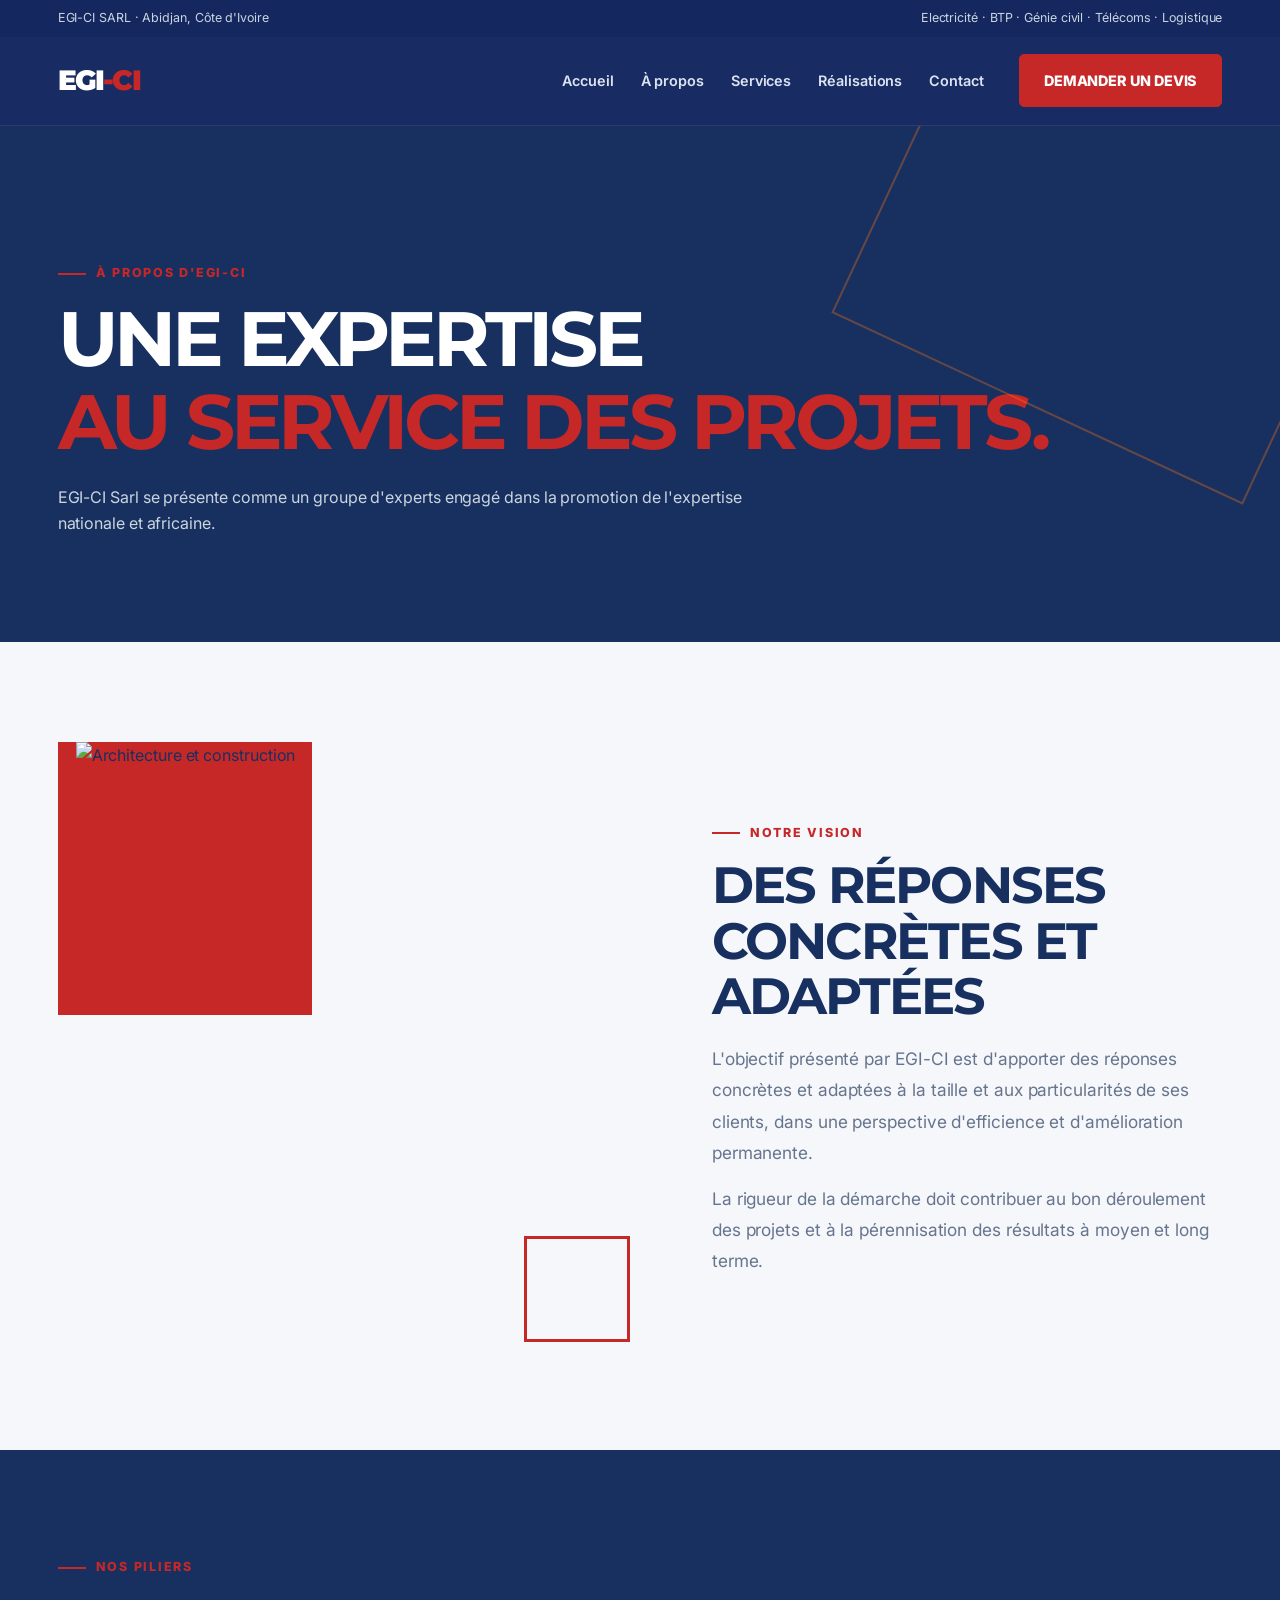
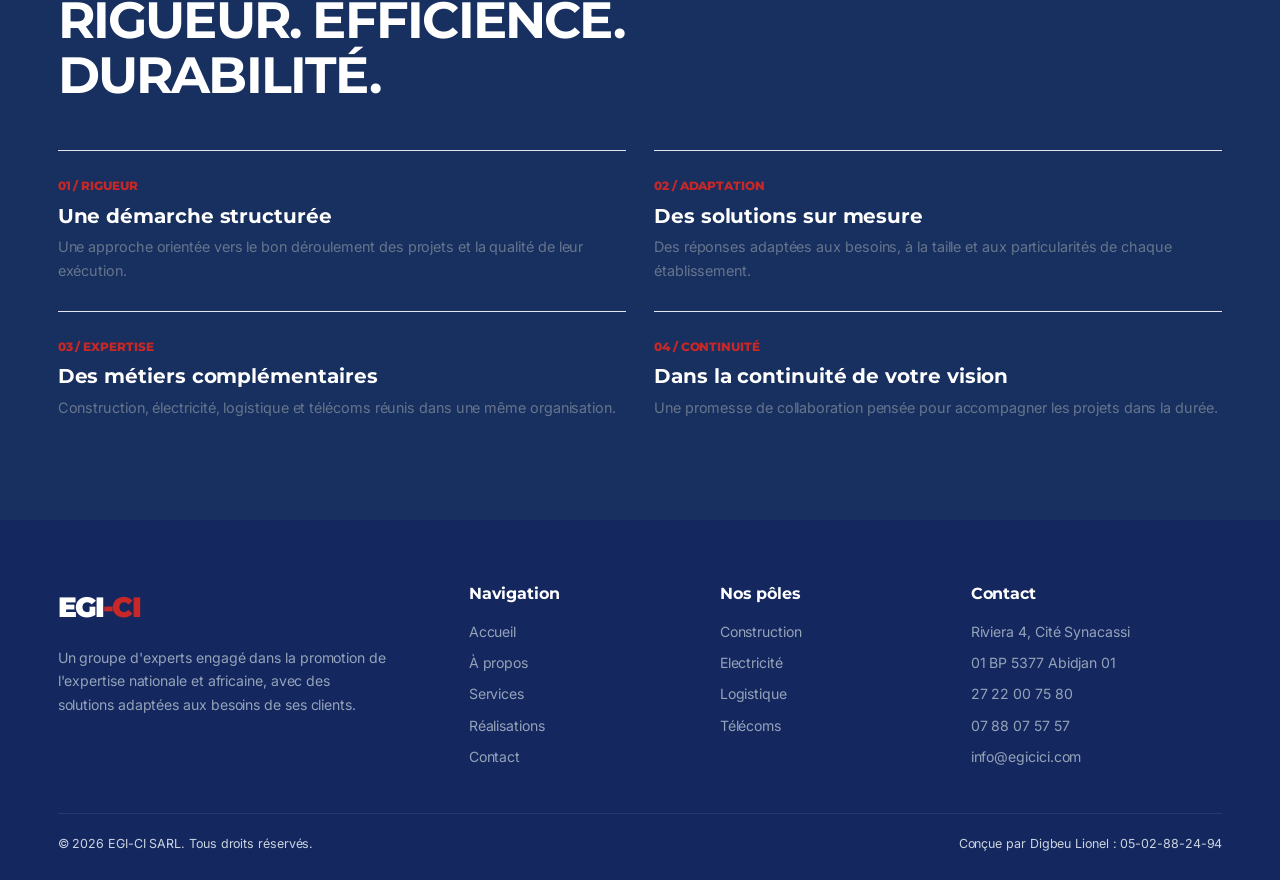
==== about.html @ a3d76b8f "Premier envoi du site" ====
<!doctype html>
<html lang="fr">

<head>
    <meta charset="utf-8">
    <meta name="viewport" content="width=device-width,initial-scale=1">
    <title>À propos — EGI-CI</title>
    <meta name="description" content="EGI-CI SARL — construction, électricité, logistique et télécoms en Côte d'Ivoire">
    <link rel="stylesheet" href="css/style.css">
</head>

<body>
    <div class="topbar">
        <div class="container"><span>EGI-CI SARL · Abidjan, Côte d'Ivoire</span><span>Electricité · BTP · Génie civil ·
                Télécoms · Logistique</span></div>
    </div>
    <header class="navbar">
        <div class="container nav-inner">
            <a class="logo" href="index.html">EGI<span>-CI</span></a>
            <button class="menu-toggle" aria-label="Menu">☰</button>
            <nav class="nav-links">
                <a href="index.html">Accueil</a><a href="about.html">À propos</a><a href="services.html">Services</a><a
                    href="projects.html">Réalisations</a><a href="contact.html">Contact</a>
                <a class="btn btn-primary nav-cta" href="contact.html">DEMANDER UN DEVIS</a>
            </nav>
        </div>
    </header>
    <main>
        <section class="page-hero">
            <div class="container">
                <div class="eyebrow">À PROPOS D'EGI-CI</div>
                <h1>UNE EXPERTISE<br><span style="color:#C62828">AU SERVICE DES PROJETS.</span></h1>
                <p>EGI-CI Sarl se présente comme un groupe d'experts engagé dans la promotion de l'expertise nationale
                    et africaine.</p>
            </div>
        </section>
        <section class="section">
            <div class="container about-grid">
                <div class="image-frame reveal"><img
                        src="https://images.unsplash.com/photo-1503387762-592deb58ef4e?auto=format&fit=crop&w=1200&q=85"
                        alt="Architecture et construction"></div>
                <div class="reveal">
                    <div class="eyebrow">NOTRE VISION</div>
                    <h2>DES RÉPONSES CONCRÈTES ET ADAPTÉES</h2>
                    <p class="lead" style="margin-top:20px">L'objectif présenté par EGI-CI est d'apporter des réponses
                        concrètes et adaptées à la taille et aux particularités de ses clients, dans une perspective
                        d'efficience et d'amélioration permanente.</p>
                    <p class="lead" style="margin-top:15px">La rigueur de la démarche doit contribuer au bon déroulement
                        des projets et à la pérennisation des résultats à moyen et long terme.</p>
                </div>
            </div>
        </section>
        <section class="section section-dark">
            <div class="container">
                <div class="section-head reveal">
                    <div class="eyebrow">NOS PILIERS</div>
                    <h2>RIGUEUR. EFFICIENCE. DURABILITÉ.</h2>
                </div>
                <div class="advantages">
                    <div class="advantage reveal"><span>01 / RIGUEUR</span>
                        <h3 style="color:#fff;margin-top:8px">Une démarche structurée</h3>
                        <p>Une approche orientée vers le bon déroulement des projets et la qualité de leur exécution.
                        </p>
                    </div>
                    <div class="advantage reveal"><span>02 / ADAPTATION</span>
                        <h3 style="color:#fff;margin-top:8px">Des solutions sur mesure</h3>
                        <p>Des réponses adaptées aux besoins, à la taille et aux particularités de chaque établissement.
                        </p>
                    </div>
                    <div class="advantage reveal"><span>03 / EXPERTISE</span>
                        <h3 style="color:#fff;margin-top:8px">Des métiers complémentaires</h3>
                        <p>Construction, électricité, logistique et télécoms réunis dans une même organisation.</p>
                    </div>
                    <div class="advantage reveal"><span>04 / CONTINUITÉ</span>
                        <h3 style="color:#fff;margin-top:8px">Dans la continuité de votre vision</h3>
                        <p>Une promesse de collaboration pensée pour accompagner les projets dans la durée.</p>
                    </div>
                </div>
            </div>
        </section>
    </main>
    <footer>
        <div class="container">
            <div class="footer-grid">
                <div><a class="logo" href="index.html">EGI<span>-CI</span></a>
                    <p style="margin-top:16px;max-width:330px">Un groupe d'experts engagé dans la promotion de
                        l'expertise nationale et africaine, avec des solutions adaptées aux besoins de ses clients.</p>
                </div>
                <div>
                    <h3>Navigation</h3>
                    <ul>
                        <li><a href="index.html">Accueil</a></li>
                        <li><a href="about.html">À propos</a></li>
                        <li><a href="services.html">Services</a></li>
                        <li><a href="projects.html">Réalisations</a></li>
                        <li><a href="contact.html">Contact</a></li>
                    </ul>
                </div>
                <div>
                    <h3>Nos pôles</h3>
                    <ul>
                        <li>Construction</li>
                        <li>Electricité</li>
                        <li>Logistique</li>
                        <li>Télécoms</li>
                    </ul>
                </div>
                <div>
                    <h3>Contact</h3>
                    <ul>
                        <li>Riviera 4, Cité Synacassi</li>
                        <li>01 BP 5377 Abidjan 01</li>
                        <li>27 22 00 75 80</li>
                        <li>07 88 07 57 57</li>
                        <li>info@egicici.com</li>
                    </ul>
                </div>
            </div>
            <div class="footer-bottom"><span>© <span data-year></span> EGI-CI SARL. Tous droits
                    réservés.</span><span>Conçue par Digbeu Lionel : 05-02-88-24-94</span></div>
        </div>
    </footer>
    <script src="js/script.js"></script>
</body>

</html>
---- css/style.css ----
@import url('https://fonts.googleapis.com/css2?family=Inter:wght@400;500;600;700;800&family=Montserrat:wght@600;700;800;900&display=swap');

:root {
  --dark: #18305F;
  --orange: #C62828;
  --yellow: #C62828;
  --steel: #66758D;
  --light: #F5F7FB;
  --white: #FFFFFF;
  --line: #E2E7EF;
  --container: 1180px;
  --shadow: 0 18px 50px rgba(24, 48, 95, .10);
}

* {
  box-sizing: border-box;
  margin: 0;
  padding: 0
}

html {
  scroll-behavior: smooth
}

body {
  font-family: Inter, Arial, sans-serif;
  color: var(--dark);
  background: var(--light);
  line-height: 1.65
}

img {
  max-width: 100%;
  display: block
}

a {
  text-decoration: none;
  color: inherit
}

button,
input,
textarea {
  font: inherit
}

.container {
  width: min(92%, var(--container));
  margin: auto
}

.section {
  padding: 100px 0
}

.section-dark {
  background: var(--dark);
  color: #fff
}

.section-head {
  max-width: 720px;
  margin-bottom: 48px
}

.eyebrow {
  display: inline-flex;
  align-items: center;
  gap: 10px;
  color: var(--orange);
  font-size: .78rem;
  font-weight: 800;
  letter-spacing: .14em;
  text-transform: uppercase;
  margin-bottom: 14px
}

.eyebrow:before {
  content: "";
  width: 28px;
  height: 2px;
  background: var(--orange)
}

h1,
h2,
h3 {
  font-family: Montserrat, Arial, sans-serif;
  line-height: 1.08
}

h1 {
  font-size: clamp(3rem, 6vw, 5.3rem);
  letter-spacing: -.055em
}

h2 {
  font-size: clamp(2rem, 4vw, 3.25rem);
  letter-spacing: -.035em
}

h3 {
  font-size: 1.25rem
}

.lead {
  font-size: 1.08rem;
  color: var(--steel);
  max-width: 680px
}

.section-dark .lead {
  color: #CBD5DF
}

.btn {
  display: inline-flex;
  align-items: center;
  justify-content: center;
  gap: 10px;
  padding: 14px 24px;
  border-radius: 5px;
  font-weight: 800;
  font-size: .9rem;
  border: 1px solid transparent;
  transition: .3s ease;
  cursor: pointer
}

.btn-primary {
  background: var(--orange);
  color: #fff
}

.btn-primary:hover {
  background: #9F1F1F;
  transform: translateY(-2px);
  box-shadow: 0 10px 25px rgba(198, 40, 40, .25)
}

.btn-outline {
  border-color: rgba(255, 255, 255, .55);
  color: #fff;
  background: transparent
}

.btn-outline:hover {
  border-color: #fff;
  background: #fff;
  color: var(--dark)
}

.btn-dark {
  background: var(--dark);
  color: #fff
}

.btn-dark:hover {
  background: #102044;
  transform: translateY(-2px)
}

.topbar {
  background: #102044;
  color: #CBD5DF;
  font-size: .78rem
}

.topbar .container {
  display: flex;
  justify-content: space-between;
  gap: 20px;
  padding: 8px 0
}

.navbar {
  position: sticky;
  top: 0;
  z-index: 1000;
  background: rgba(24, 48, 95, .98);
  border-bottom: 1px solid rgba(255, 255, 255, .08);
  transition: .3s
}

.navbar.scrolled {
  box-shadow: 0 12px 35px rgba(0, 0, 0, .15)
}

.nav-inner {
  height: 82px;
  display: flex;
  align-items: center;
  justify-content: space-between;
  gap: 30px
}

.logo {
  font-family: Montserrat;
  font-weight: 900;
  letter-spacing: -.05em;
  font-size: 1.55rem;
  color: #fff
}

.logo span {
  color: var(--orange)
}

.nav-links {
  display: flex;
  align-items: center;
  gap: 27px;
  color: #DCE4F2;
  font-size: .9rem;
  font-weight: 600
}

.nav-links a {
  transition: .2s
}

.nav-links a:hover,
.nav-links a.active {
  color: var(--orange)
}

.nav-cta {
  margin-left: 8px
}

.menu-toggle {
  display: none;
  background: none;
  border: 0;
  color: #fff;
  font-size: 1.7rem
}

.hero {
  min-height: calc(100vh - 114px);
  display: flex;
  align-items: center;
  position: relative;
  background: linear-gradient(90deg, rgba(9, 20, 45, .92), rgba(9, 20, 45, .58), rgba(9, 20, 45, .35)), url('https://images.unsplash.com/photo-1504307651254-35680f356dfd?auto=format&fit=crop&w=2200&q=85') center/cover
}

.hero-content {
  color: #fff;
  max-width: 850px;
  padding: 100px 0
}

.hero .eyebrow {
  color: #E35B55
}

.hero p {
  font-size: 1.08rem;
  color: #E5E7EB;
  max-width: 650px;
  margin: 25px 0 32px
}

.hero-actions {
  display: flex;
  flex-wrap: wrap;
  gap: 12px
}

.scroll-note {
  position: absolute;
  bottom: 30px;
  left: 50%;
  transform: translateX(-50%);
  font-size: .72rem;
  letter-spacing: .18em;
  color: #fff;
  opacity: .75
}

.stats {
  background: var(--dark);
  color: #fff
}

.stats-grid {
  display: grid;
  grid-template-columns: repeat(4, 1fr)
}

.stat {
  padding: 34px 26px;
  border-right: 1px solid rgba(255, 255, 255, .1)
}

.stat:last-child {
  border-right: 0
}

.stat-number {
  font: 800 2.7rem Montserrat;
  color: var(--orange)
}

.stat-label {
  color: #CBD5DF;
  font-size: .9rem
}

.about-grid {
  display: grid;
  grid-template-columns: 1.05fr .95fr;
  gap: 75px;
  align-items: center
}

.image-frame {
  position: relative
}

.image-frame img {
  width: 100%;
  height: 560px;
  object-fit: cover
}

.image-frame:after {
  content: "";
  position: absolute;
  width: 120px;
  height: 120px;
  border: 3px solid var(--orange);
  right: -18px;
  bottom: -18px;
  z-index: -1
}

.check-list {
  list-style: none;
  margin: 25px 0 30px;
  display: grid;
  gap: 13px
}

.check-list li {
  display: flex;
  gap: 12px;
  align-items: center;
  font-weight: 700
}

.check-list li:before {
  content: "✓";
  display: grid;
  place-items: center;
  width: 25px;
  height: 25px;
  background: var(--orange);
  color: #fff;
  border-radius: 50%;
  font-size: .75rem
}

.services-grid {
  display: grid;
  grid-template-columns: repeat(4, 1fr);
  gap: 18px
}

.service-card {
  background: #fff;
  border: 1px solid var(--line);
  padding: 30px 26px;
  min-height: 300px;
  position: relative;
  transition: .3s ease
}

.service-card:hover {
  transform: translateY(-7px);
  border-color: var(--orange);
  box-shadow: var(--shadow)
}

.service-no {
  font: 800 .82rem Montserrat;
  color: var(--orange);
  margin-bottom: 45px
}

.service-icon {
  font-size: 2rem;
  margin-bottom: 25px
}

.service-card p {
  color: var(--steel);
  font-size: .9rem;
  margin-top: 12px
}

.service-arrow {
  position: absolute;
  bottom: 25px;
  right: 25px;
  color: var(--orange);
  font-size: 1.3rem
}

.projects {
  background: #EEF2F8
}

.project-grid {
  display: grid;
  grid-template-columns: 1.3fr .7fr .9fr;
  grid-template-rows: 280px 280px;
  gap: 14px
}

.project {
  position: relative;
  overflow: hidden
}

.project:first-child {
  grid-row: span 2
}

.project img {
  width: 100%;
  height: 100%;
  object-fit: cover;
  transition: .5s
}

.project:hover img {
  transform: scale(1.06)
}

.project-overlay {
  position: absolute;
  inset: 0;
  display: flex;
  align-items: flex-end;
  padding: 24px;
  background: linear-gradient(transparent 35%, rgba(0, 0, 0, .8));
  color: #fff
}

.project-overlay small {
  color: #E35B55;
  font-weight: 700;
  text-transform: uppercase;
  letter-spacing: .1em
}

.project-overlay h3 {
  margin-top: 4px
}

.process-grid {
  display: grid;
  grid-template-columns: repeat(4, 1fr);
  gap: 0;
  margin-top: 55px
}

.process {
  padding: 0 25px 0 0;
  position: relative
}

.process:not(:last-child):after {
  content: "";
  position: absolute;
  top: 21px;
  right: 20px;
  width: calc(100% - 80px);
  height: 1px;
  background: var(--orange)
}

.process-number {
  width: 43px;
  height: 43px;
  border: 1px solid var(--orange);
  display: grid;
  place-items: center;
  color: var(--orange);
  font-weight: 800;
  margin-bottom: 24px;
  background: var(--dark);
  position: relative;
  z-index: 1
}

.process p {
  color: #CBD5DF;
  margin-top: 12px;
  font-size: .9rem
}

.why-grid {
  display: grid;
  grid-template-columns: .9fr 1.1fr;
  gap: 70px;
  align-items: center
}

.why-image img {
  height: 540px;
  width: 100%;
  object-fit: cover
}

.advantages {
  display: grid;
  grid-template-columns: 1fr 1fr;
  gap: 28px;
  margin-top: 35px
}

.advantage {
  border-top: 1px solid var(--line);
  padding-top: 20px
}

.advantage span {
  color: var(--orange);
  font: 800 .75rem Montserrat
}

.advantage p {
  color: var(--steel);
  font-size: .9rem;
  margin-top: 8px
}

.cta {
  position: relative;
  color: #fff;
  background: linear-gradient(90deg, rgba(9, 20, 45, .9), rgba(9, 20, 45, .65)), url('https://images.unsplash.com/photo-1541888946425-d81bb19240f5?auto=format&fit=crop&w=2200&q=85') center/cover
}

.cta .container {
  padding: 110px 0
}

.cta h2 {
  max-width: 650px
}

.cta p {
  color: #E5E7EB;
  margin: 18px 0 28px
}
.references {
  background: #fff
}

.reference-grid {
  display: grid;
  grid-template-columns: repeat(6, 1fr);
  gap: 12px;
  margin-top: 35px
}

.reference {
  height: 90px;
  border: 1px solid var(--line);
  display: flex;
  align-items: center;
  justify-content: center;
  padding: 12px;
  box-sizing: border-box;
  overflow: hidden;
  filter: grayscale(1);
  opacity: .7;
  transition: .2s
}
.reference img {
  display: block;
  width: auto;
  height: auto;
  max-width: 100%;
  max-height: 100%;
  object-fit: contain;
}

.reference:hover {
  filter: none;
  opacity: 1;
  border-color: var(--orange)
}

.page-hero {
  padding: 105px 0 85px;
  background: var(--dark);
  color: #fff;
  position: relative;
  overflow: hidden
}

.page-hero {
  padding: 105px 0 85px;
  background: var(--dark);
  color: #fff;
  position: relative;
  overflow: hidden
}

.page-hero:after {
  content: "";
  position: absolute;
  right: -80px;
  top: -150px;
  width: 450px;
  height: 450px;
  border: 2px solid rgba(249, 115, 22, .35);
  transform: rotate(25deg)
}

.page-hero p {
  margin-top: 20px;
  color: #CBD5DF;
  max-width: 700px
}

.service-detail {
  display: grid;
  grid-template-columns: .8fr 1.2fr;
  gap: 60px;
  align-items: start;
  margin-bottom: 80px
}

.service-detail img {
  height: 380px;
  width: 100%;
  object-fit: cover
}

.service-detail ul {
  margin-top: 20px;
  padding-left: 20px;
  color: var(--steel)
}

.service-detail li {
  margin: 7px 0
}

.contact-grid {
  display: grid;
  grid-template-columns: .8fr 1.2fr;
  gap: 50px
}

.contact-card {
  background: var(--dark);
  color: #fff;
  padding: 38px
}

.contact-item {
  padding: 20px 0;
  border-bottom: 1px solid rgba(255, 255, 255, .12)
}

.contact-item:last-child {
  border-bottom: 0
}

.contact-item small {
  color: #94A3B8;
  display: block;
  margin-bottom: 4px
}

.form {
  background: #fff;
  border: 1px solid var(--line);
  padding: 38px
}

.form-grid {
  display: grid;
  grid-template-columns: 1fr 1fr;
  gap: 18px
}

.field {
  display: flex;
  flex-direction: column;
  gap: 7px
}

.field.full {
  grid-column: 1/-1
}

.field label {
  font-size: .8rem;
  font-weight: 800
}

.field input,
.field textarea {
  border: 1px solid #D7DDE3;
  padding: 13px 14px;
  outline: 0;
  border-radius: 3px
}

.field input:focus,
.field textarea:focus {
  border-color: var(--orange)
}

.field textarea {
  min-height: 150px;
  resize: vertical
}

footer {
  background: #102044;
  color: #CBD5DF;
  padding: 65px 0 25px
}

.footer-grid {
  display: grid;
  grid-template-columns: 1.5fr 1fr 1fr 1.2fr;
  gap: 45px
}

footer h3 {
  color: #fff;
  font-size: 1rem;
  margin-bottom: 18px
}

footer p,
footer li {
  font-size: .88rem;
  color: #94A3B8
}

footer ul {
  list-style: none;
  display: grid;
  gap: 8px
}

.footer-bottom {
  border-top: 1px solid rgba(255, 255, 255, .08);
  margin-top: 45px;
  padding-top: 20px;
  font-size: .78rem;
  display: flex;
  justify-content: space-between;
  gap: 20px
}

.reveal {
  opacity: 0;
  transform: translateY(24px);
  transition: .7s ease
}

.reveal.visible {
  opacity: 1;
  transform: none
}

@media(max-width:1000px) {
  .nav-links {
    gap: 16px
  }

  .services-grid {
    grid-template-columns: 1fr 1fr
  }

  .reference-grid {
    grid-template-columns: repeat(3, 1fr)
  }

  .about-grid,
  .why-grid,
  .contact-grid {
    grid-template-columns: 1fr;
    gap: 45px
  }

  .image-frame img,
  .why-image img {
    height: 440px
  }
}

@media(max-width:780px) {
  .topbar {
    display: none
  }

  .nav-inner {
    height: 72px
  }

  .menu-toggle {
    display: block
  }

  .nav-links {
    display: none;
    position: absolute;
    top: 72px;
    left: 0;
    right: 0;
    background: var(--dark);
    padding: 20px 4%;
    flex-direction: column;
    align-items: flex-start;
    border-top: 1px solid rgba(255, 255, 255, .08)
  }

  .nav-links.open {
    display: flex
  }

  .nav-cta {
    margin-left: 0
  }

  .hero {
    min-height: calc(100vh - 72px)
  }

  .hero-content {
    padding: 80px 0
  }

  .stats-grid {
    grid-template-columns: 1fr 1fr
  }

  .stat:nth-child(2) {
    border-right: 0
  }

  .stat:nth-child(-n+2) {
    border-bottom: 1px solid rgba(255, 255, 255, .1)
  }

  .section {
    padding: 75px 0
  }

  .services-grid {
    grid-template-columns: 1fr
  }

  .project-grid {
    display: grid;
    grid-template-columns: 1fr;
    grid-template-rows: 300px 220px 220px 220px
  }

  .project:first-child {
    grid-row: auto
  }

  .process-grid {
    grid-template-columns: 1fr;
    gap: 30px
  }

  .process {
    padding-right: 0
  }

  .process:not(:last-child):after {
    display: none
  }

  .advantages {
    grid-template-columns: 1fr
  }

  .form-grid {
    grid-template-columns: 1fr
  }

  .field.full {
    grid-column: auto
  }

  .footer-grid {
    grid-template-columns: 1fr 1fr
  }

  .footer-bottom {
    flex-direction: column
  }
}

@media(max-width:500px) {
  h1 {
    font-size: 2.65rem
  }

  .hero-actions {
    flex-direction: column;
    align-items: stretch
  }

  .btn {
    width: 100%
  }

  .stats-grid {
    grid-template-columns: 1fr
  }

  .stat {
    border-right: 0;
    border-bottom: 1px solid rgba(255, 255, 255, .1) !important
  }

  .reference-grid {
    grid-template-columns: 1fr 1fr
  }

  .footer-grid {
    grid-template-columns: 1fr
  }
}

/* ===== V2 PREMIUM CORPORATE LAYER ===== */
:root {
  --dark-2: #102044;
  --orange-2: #C62828;
  --radius-sm: 4px;
}

body {
  letter-spacing: -.005em
}

.container {
  width: min(91%, 1240px)
}

.nav-inner {
  height: 88px
}

.logo {
  font-size: 1.72rem;
  letter-spacing: -.065em
}

.nav-links a {
  position: relative
}

.nav-links a:not(.btn):after {
  content: "";
  position: absolute;
  left: 0;
  bottom: -9px;
  width: 0;
  height: 2px;
  background: var(--orange);
  transition: .25s
}

.nav-links a:not(.btn):hover:after,
.nav-links a.active:not(.btn):after {
  width: 100%
}

.hero {
  min-height: calc(100vh - 114px);
  background:
    linear-gradient(90deg, rgba(9, 20, 45, .96) 0%, rgba(9, 20, 45, .78) 44%, rgba(9, 20, 45, .30) 100%),
    url('https://images.unsplash.com/photo-1541888946425-d81bb19240f5?auto=format&fit=crop&w=2400&q=90') center/cover;
}

.hero:before {
  content: "";
  position: absolute;
  inset: 0;
  background: linear-gradient(0deg, rgba(9, 20, 45, .5), transparent 35%);
  pointer-events: none
}

.hero-content {
  position: relative;
  z-index: 1;
  max-width: 940px
}

.hero h1 {
  font-size: clamp(3.25rem, 7vw, 6.6rem);
  max-width: 900px
}

.hero h1 span {
  display: inline-block
}

.hero p {
  font-size: 1.16rem;
  line-height: 1.75;
  max-width: 680px
}

.hero-actions .btn {
  min-width: 190px
}

.scroll-note {
  display: flex;
  align-items: center;
  gap: 12px
}

.scroll-note:before {
  content: "";
  width: 42px;
  height: 1px;
  background: var(--orange)
}

.stats {
  position: relative
}

.stats-grid {
  grid-template-columns: repeat(4, 1fr)
}

.stat {
  padding: 38px 30px
}

.stat-number {
  font-size: 3rem
}

.stat-label {
  font-size: .82rem;
  text-transform: uppercase;
  letter-spacing: .07em
}

.section-head h2 {
  max-width: 800px
}

.about-grid {
  gap: 90px
}

.image-frame {
  padding: 0 0 18px 18px
}

.image-frame:before {
  content: "";
  position: absolute;
  left: 0;
  top: 0;
  width: 45%;
  height: 45%;
  background: var(--orange);
  z-index: -1
}

.image-frame:after {
  right: -8px;
  bottom: 8px;
  width: 100px;
  height: 100px
}

.image-frame img {
  height: 590px
}

.about-grid .lead {
  line-height: 1.8
}

.services-grid {
  grid-template-columns: repeat(4, 1fr);
  gap: 1px;
  background: #DDE4EF;
  border: 1px solid #DDE4EF
}

.service-card {
  border: 0;
  min-height: 340px;
  padding: 34px 30px
}

.service-icon {
  font-size: 2.2rem;
  color: var(--orange)
}

.service-card h3 {
  letter-spacing: .01em
}

.service-card p {
  line-height: 1.7
}

.service-card:hover {
  transform: none;
  box-shadow: none;
  background: #fff
}

.service-card:hover .service-no {
  color: var(--dark)
}

.service-card:hover .service-icon {
  transform: translateY(-3px)
}

.service-icon {
  transition: .3s
}

.project-grid {
  grid-template-columns: 1.35fr .65fr .85fr;
  grid-template-rows: 310px 310px
}

.project-overlay {
  padding: 28px
}

.project-overlay h3 {
  font-size: 1.35rem
}

.project-overlay small {
  font-size: .68rem
}

.process {
  padding-right: 42px
}

.process-number {
  border-radius: 0
}

.process h3 {
  font-size: 1rem;
  letter-spacing: .03em
}

.process p {
  line-height: 1.7
}

.references {
  padding-top: 80px;
  padding-bottom: 80px
}

.reference {
  height: 82px;
  background: #fff
}

.cta:before {
  content: "";
  position: absolute;
  inset: 0;
  border-top: 1px solid rgba(255, 255, 255, .08);
  border-bottom: 1px solid rgba(255, 255, 255, .08)
}

.cta .container {
  position: relative
}

.cta h2 {
  font-size: clamp(2.5rem, 5vw, 4.5rem)
}

.page-hero {
  padding: 130px 0 105px
}

.page-hero h1 {
  font-size: clamp(3rem, 6vw, 5.8rem)
}

footer {
  background: #0D1B36
}

.footer-grid {
  grid-template-columns: 1.6fr .9fr .9fr 1.1fr
}

@media(max-width:1000px) {
  .services-grid {
    grid-template-columns: 1fr 1fr
  }
}

@media(max-width:780px) {
  .nav-inner {
    height: 74px
  }

  .nav-links {
    top: 74px
  }

  .hero {
    min-height: calc(100vh - 74px)
  }

  .hero h1 {
    font-size: clamp(2.8rem, 12vw, 4.5rem)
  }

  .hero p {
    font-size: 1rem
  }

  .image-frame {
    padding-left: 10px
  }
}

/* ===== V3 EGI-CI BRAND SYSTEM + REALISATIONS GALLERY ===== */
:root {
  --brand-blue: #243B8F;
  --brand-blue-dark: #14275F;
  --brand-red: #C62828;
  --brand-red-dark: #9F1F1F;
  --brand-red-soft: #E35B55;
}

/* Brand colors sampled visually from the EGI-CI logo shown on the official website. */
.topbar {
  background: var(--brand-blue-dark)
}

.navbar {
  background: rgba(20, 39, 95, .98)
}

.nav-links a:hover,
.nav-links a.active {
  color: var(--brand-red-soft)
}

.nav-links a:not(.btn):after {
  background: var(--brand-red)
}

.logo span,
.eyebrow,
.service-no,
.service-arrow,
.stat-number {
  color: var(--brand-red)
}

.btn-primary {
  background: var(--brand-red);
  border-color: var(--brand-red)
}

.btn-primary:hover {
  background: var(--brand-red-dark);
  border-color: var(--brand-red-dark);
  box-shadow: 0 10px 25px rgba(198, 40, 40, .25)
}

.btn-dark {
  background: var(--brand-blue);
  color: #fff
}

.btn-dark:hover {
  background: var(--brand-blue-dark)
}

.hero .eyebrow {
  color: #F1A3A0
}

.scroll-note:before {
  background: var(--brand-red)
}

.image-frame:before {
  background: var(--brand-red)
}

.image-frame:after {
  border-color: var(--brand-red)
}

.check-list li:before {
  background: var(--brand-red)
}

.service-card:hover {
  border-color: var(--brand-red)
}

.project-overlay small {
  color: #F1A3A0
}

.process:not(:last-child):after {
  background: var(--brand-red)
}

.process-number {
  border-color: var(--brand-red);
  color: var(--brand-red)
}

.advantage span {
  color: var(--brand-red)
}

.page-hero .eyebrow:before,
.eyebrow:before {
  background: var(--brand-red)
}

footer {
  background: var(--brand-blue-dark)
}

/* Gallery */
.gallery-toolbar {
  display: flex;
  align-items: center;
  justify-content: space-between;
  gap: 20px;
  flex-wrap: wrap;
  margin: 0 0 34px
}

.gallery-filters {
  display: flex;
  gap: 8px;
  flex-wrap: wrap
}

.gallery-filter {
  appearance: none;
  border: 1px solid #D9E0EC;
  background: #fff;
  color: var(--brand-blue);
  padding: 11px 17px;
  border-radius: 999px;
  font-size: .78rem;
  font-weight: 800;
  letter-spacing: .04em;
  text-transform: uppercase;
  cursor: pointer;
  transition: .25s ease
}

.gallery-filter:hover,
.gallery-filter.is-active {
  background: var(--brand-blue);
  border-color: var(--brand-blue);
  color: #fff;
  transform: translateY(-1px)
}

.gallery-count {
  font-size: .8rem;
  color: var(--steel);
  font-weight: 700
}

.gallery-grid {
  display: grid;
  grid-template-columns: repeat(12, 1fr);
  gap: 14px
}

.gallery-item {
  grid-column: span 4;
  position: relative;
  overflow: hidden;
  min-height: 300px;
  background: #DCE3EE;
  cursor: pointer;
  isolation: isolate
}

.gallery-item:nth-child(1),
.gallery-item:nth-child(8) {
  grid-column: span 6;
  min-height: 420px
}

.gallery-item:nth-child(5),
.gallery-item:nth-child(12) {
  grid-column: span 6
}

.gallery-item.is-hidden {
  display: none
}

.gallery-item img {
  width: 100%;
  height: 100%;
  min-height: 300px;
  object-fit: cover;
  transition: transform .55s ease, filter .4s ease
}

.gallery-item:after {
  content: "";
  position: absolute;
  inset: 0;
  background: linear-gradient(180deg, transparent 35%, rgba(8, 18, 42, .9) 100%);
  z-index: 1
}

.gallery-item:hover img {
  transform: scale(1.055);
  filter: saturate(1.06)
}

.gallery-caption {
  position: absolute;
  z-index: 2;
  left: 24px;
  right: 24px;
  bottom: 22px;
  color: #fff
}

.gallery-caption .tag {
  display: inline-flex;
  padding: 6px 9px;
  background: var(--brand-red);
  font-size: .65rem;
  font-weight: 800;
  letter-spacing: .1em;
  text-transform: uppercase;
  margin-bottom: 8px
}

.gallery-caption h3 {
  font-size: 1.35rem
}

.gallery-caption p {
  font-size: .82rem;
  color: #DCE4F2;
  margin-top: 4px
}

.gallery-open {
  position: absolute;
  right: 22px;
  top: 20px;
  z-index: 2;
  width: 42px;
  height: 42px;
  border: 1px solid rgba(255, 255, 255, .45);
  display: grid;
  place-items: center;
  color: #fff;
  background: rgba(20, 39, 95, .45);
  backdrop-filter: blur(5px);
  font-size: 1.1rem;
  transition: .25s
}

.gallery-item:hover .gallery-open {
  background: var(--brand-red);
  border-color: var(--brand-red)
}

.lightbox {
  position: fixed;
  inset: 0;
  z-index: 3000;
  background: rgba(5, 12, 28, .94);
  display: none;
  align-items: center;
  justify-content: center;
  padding: 28px
}

.lightbox.open {
  display: flex
}

.lightbox-inner {
  width: min(1200px, 94vw);
  max-height: 92vh;
  position: relative;
  display: flex;
  align-items: center;
  justify-content: center
}

.lightbox img {
  max-width: 100%;
  max-height: 82vh;
  object-fit: contain;
  box-shadow: 0 25px 80px rgba(0, 0, 0, .4)
}

.lightbox-close {
  position: absolute;
  right: -4px;
  top: -54px;
  width: 44px;
  height: 44px;
  border: 1px solid rgba(255, 255, 255, .3);
  background: rgba(255, 255, 255, .08);
  color: #fff;
  font-size: 1.5rem;
  cursor: pointer
}

.lightbox-info {
  position: absolute;
  left: 0;
  bottom: -58px;
  color: #fff
}

.lightbox-info small {
  color: #F1A3A0;
  text-transform: uppercase;
  letter-spacing: .12em;
  font-weight: 800
}

.lightbox-info h3 {
  font-size: 1.15rem;
  margin-top: 3px
}

@media(max-width:900px) {

  .gallery-item,
  .gallery-item:nth-child(1),
  .gallery-item:nth-child(8),
  .gallery-item:nth-child(5),
  .gallery-item:nth-child(12) {
    grid-column: span 6;
    min-height: 300px
  }
}

@media(max-width:600px) {
  .gallery-toolbar {
    align-items: flex-start
  }

  .gallery-filters {
    width: 100%
  }

  .gallery-filter {
    padding: 9px 12px;
    font-size: .7rem
  }

  .gallery-grid {
    grid-template-columns: 1fr
  }

  .gallery-item,
  .gallery-item:nth-child(1),
  .gallery-item:nth-child(8),
  .gallery-item:nth-child(5),
  .gallery-item:nth-child(12) {
    grid-column: span 1;
    min-height: 280px
  }

  .gallery-item img {
    min-height: 280px
  }

  .lightbox {
    padding: 16px
  }

  .lightbox-close {
    right: 0;
    top: -52px
  }

  .lightbox-info {
    bottom: -66px
  }
}

@media(prefers-reduced-motion:reduce) {

  .gallery-item img,
  .gallery-filter {
    transition: none
  }
}

.gallery-source {
  margin-top: 28px;
  padding-top: 18px;
  border-top: 1px solid #DDE4EF;
  color: #718096;
  font-size: .78rem;
  line-height: 1.7
}
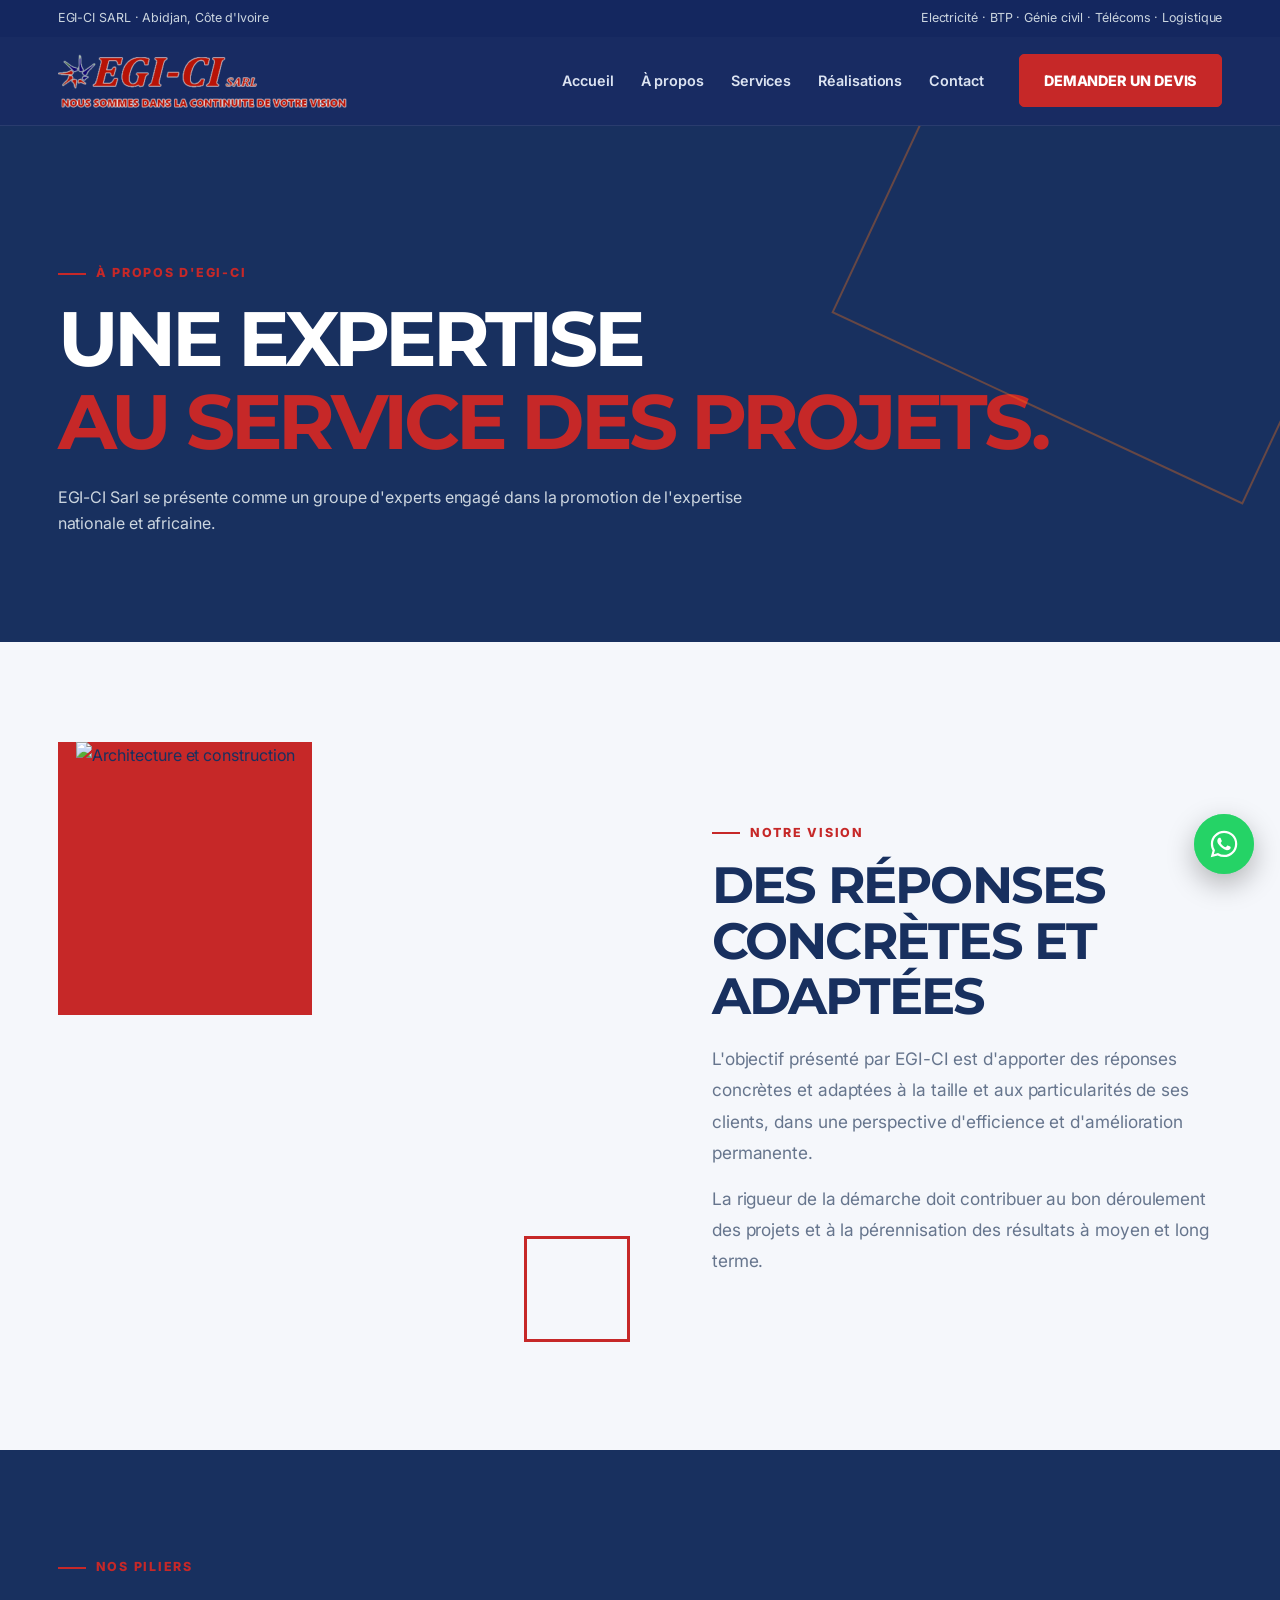
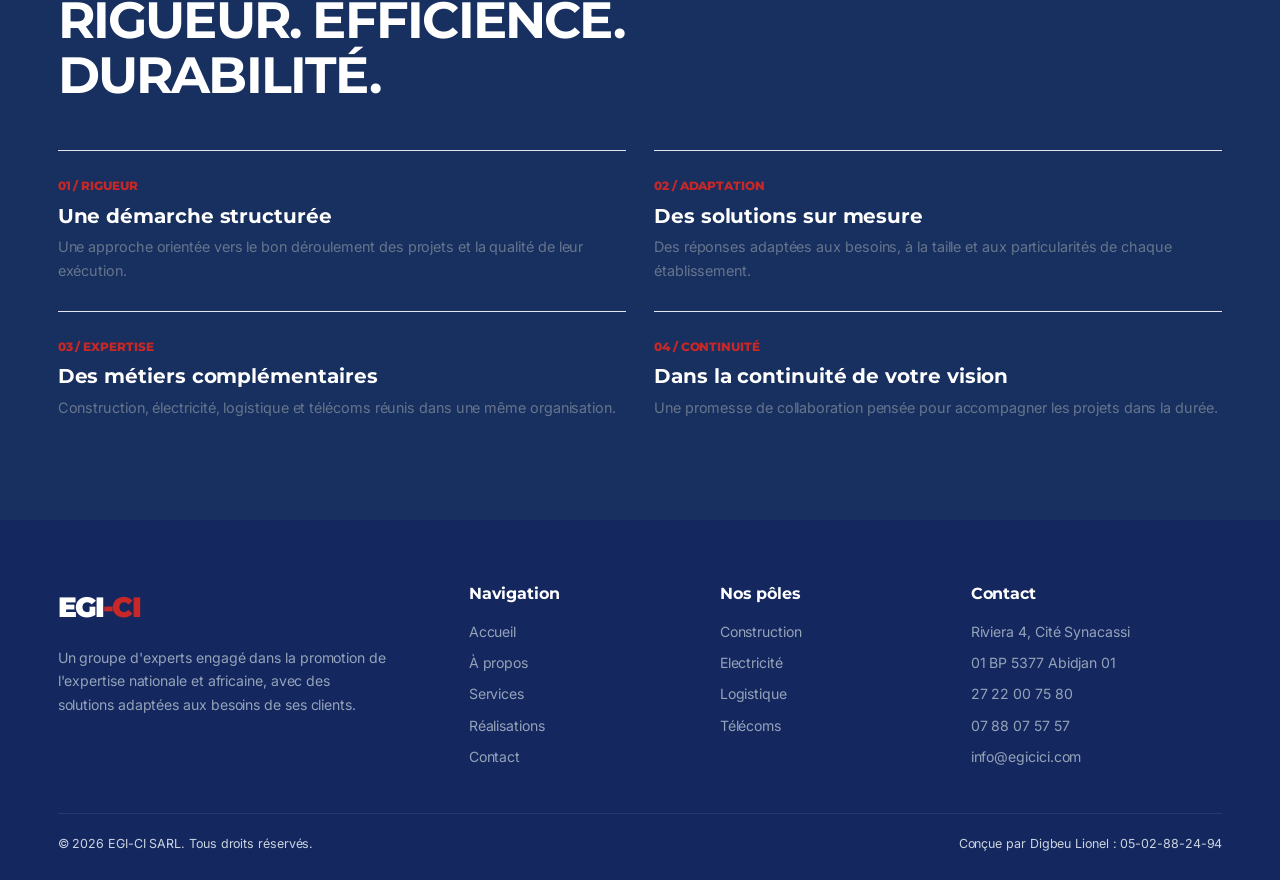
==== commit 2e7b9e47: "ajout du logo et du boutton whatssap" ====
--- a/about.html
+++ b/about.html
@@ -16,7 +16,7 @@
     </div>
     <header class="navbar">
         <div class="container nav-inner">
-            <a class="logo" href="index.html">EGI<span>-CI</span></a>
+             <a class="logo" href="index.html"><img src="assets/logos/EGICICI_Logo-2-290x61.png" alt="LOGO EGICI-CI"></a>
             <button class="menu-toggle" aria-label="Menu">☰</button>
             <nav class="nav-links">
                 <a href="index.html">Accueil</a><a href="about.html">À propos</a><a href="services.html">Services</a><a
@@ -121,6 +121,15 @@
         </div>
     </footer>
     <script src="js/script.js"></script>
+    <a href="https://wa.me/2250102900900?text=Bonjour%2C%20je%20souhaite%20plus%20d%27informations" class="whatsapp-float"
+            target="_blank" rel="noopener" aria-label="Contactez-nous sur WhatsApp">
+            <span class="wa-pulse"></span>
+            <svg viewBox="0 0 24 24">
+                <path
+                    d="M12.04 2C6.58 2 2.13 6.45 2.13 11.91c0 1.75.46 3.48 1.32 5.01L2.05 22l5.25-1.38a9.9 9.9 0 0 0 4.74 1.21h.01c5.46 0 9.9-4.45 9.9-9.91 0-2.65-1.03-5.13-2.9-7-1.87-1.88-4.35-2.92-7-2.92zm0 18.12h-.01a8.23 8.23 0 0 1-4.2-1.15l-.3-.18-3.12.82.83-3.04-.2-.31a8.2 8.2 0 0 1-1.26-4.35c0-4.54 3.7-8.24 8.26-8.24 2.2 0 4.27.86 5.83 2.42a8.18 8.18 0 0 1 2.41 5.83c0 4.55-3.7 8.2-8.24 8.2zm4.52-6.16c-.25-.12-1.47-.72-1.7-.81-.23-.08-.39-.12-.56.13-.17.24-.64.8-.78.97-.14.17-.29.19-.53.06-.25-.12-1.05-.39-2-1.23-.74-.66-1.24-1.47-1.39-1.72-.14-.25-.02-.38.11-.5.11-.11.25-.29.37-.43.12-.15.16-.25.24-.42.08-.17.04-.31-.02-.43-.06-.12-.56-1.34-.76-1.84-.2-.48-.4-.42-.56-.42h-.48c-.17 0-.43.06-.66.31-.23.25-.86.84-.86 2.05 0 1.21.88 2.38 1 2.54.12.17 1.74 2.65 4.22 3.72.59.25 1.05.4 1.41.52.59.19 1.13.16 1.56.1.48-.07 1.47-.6 1.67-1.18.21-.58.21-1.08.15-1.18-.06-.1-.23-.16-.48-.28z" />
+            </svg>
+            <span class="wa-tooltip">Discuter sur WhatsApp</span>
+    </a>
 </body>
 
 </html>
--- a/css/style.css
+++ b/css/style.css
@@ -1637,4 +1637,220 @@
   color: #718096;
   font-size: .78rem;
   line-height: 1.7
-}+}
+
+/* ===============================================================
+   V4 — CORRECTIFS RESPONSIVE
+   Les surcharges inconditionnelles ajoutées dans les couches V2/V3
+   (services-grid, stats-grid, project-grid, footer-grid,
+   image-frame img, process, service-detail...) arrivaient APRÈS
+   les media queries du V1 dans le fichier. À spécificité égale,
+   la règle la plus basse gagne : les empilements mobiles du V1
+   étaient donc silencieusement annulés. Ce bloc, placé en tout
+   dernier, restaure et complète le comportement responsive.
+   =============================================================== */
+
+html, body {
+  overflow-x: hidden;
+}
+
+/* --- Tablette (≤1000px) --- */
+@media (max-width: 1000px) {
+  .stats-grid {
+    grid-template-columns: repeat(2, 1fr)
+  }
+
+  .project-grid {
+    grid-template-columns: 1fr;
+    grid-template-rows: 300px 260px 260px 260px;
+  }
+
+  .project:first-child {
+    grid-row: auto
+  }
+
+  .service-detail {
+    grid-template-columns: 1fr;
+    gap: 30px
+  }
+
+  .service-detail img {
+    height: 320px
+  }
+
+  .image-frame img,
+  .why-image img {
+    height: 440px
+  }
+}
+
+/* --- Mobile large (≤780px) --- */
+@media (max-width: 780px) {
+  .services-grid {
+    grid-template-columns: 1fr
+  }
+
+  .process {
+    padding-right: 0
+  }
+
+  .stats-grid {
+    grid-template-columns: 1fr 1fr
+  }
+
+  .stat:nth-child(2) {
+    border-right: 0
+  }
+
+  .stat:nth-child(-n+2) {
+    border-bottom: 1px solid rgba(255, 255, 255, .1)
+  }
+
+  .footer-grid {
+    grid-template-columns: 1fr 1fr
+  }
+
+  .gallery-toolbar {
+    flex-direction: column;
+    align-items: flex-start
+  }
+}
+
+/* --- Mobile (≤600px) --- */
+@media (max-width: 600px) {
+  .stats-grid {
+    grid-template-columns: 1fr
+  }
+
+  .stat {
+    border-right: 0;
+    border-bottom: 1px solid rgba(255, 255, 255, .1) !important
+  }
+
+  .footer-grid {
+    grid-template-columns: 1fr
+  }
+
+  .service-detail img {
+    height: 260px
+  }
+
+  .contact-card,
+  .form {
+    padding: 26px
+  }
+}
+
+/* --- Petit mobile (≤500px) --- */
+@media (max-width: 500px) {
+  .reference-grid {
+    grid-template-columns: 1fr 1fr
+  }
+
+  .footer-grid {
+    grid-template-columns: 1fr
+  }
+}
+
+/* ===============================================================
+   BOUTON FLOTTANT WHATSAPP
+   Fixe en bas à droite, sur toutes les pages et toutes les tailles
+   d'écran. z-index élevé pour rester au-dessus du contenu et de la
+   lightbox de la galerie (qui monte à 3000).
+   =============================================================== */
+ 
+.whatsapp-float {
+  position: fixed;
+  right: 26px;
+  bottom: 26px;
+  z-index: 3500;
+  width: 60px;
+  height: 60px;
+  border-radius: 50%;
+  background: #25D366;
+  display: flex;
+  align-items: center;
+  justify-content: center;
+  box-shadow: 0 10px 28px rgba(0, 0, 0, .28);
+  transition: transform .25s ease, box-shadow .25s ease;
+}
+ 
+.whatsapp-float:hover {
+  transform: translateY(-3px) scale(1.05);
+  box-shadow: 0 14px 34px rgba(0, 0, 0, .32);
+}
+ 
+.whatsapp-float svg {
+  width: 32px;
+  height: 32px;
+  fill: #fff;
+  display: block;
+}
+ 
+.whatsapp-float .wa-pulse {
+  position: absolute;
+  inset: 0;
+  border-radius: 50%;
+  background: #25D366;
+  opacity: .55;
+  animation: wa-pulse 2.2s ease-out infinite;
+  z-index: -1;
+}
+ 
+@keyframes wa-pulse {
+  0%   { transform: scale(1);   opacity: .5 }
+  70%  { transform: scale(1.9); opacity: 0  }
+  100% { transform: scale(1.9); opacity: 0  }
+}
+ 
+.whatsapp-float .wa-tooltip {
+  position: absolute;
+  right: 72px;
+  top: 50%;
+  transform: translateY(-50%) translateX(6px);
+  background: var(--dark, #18305F);
+  color: #fff;
+  padding: 8px 14px;
+  border-radius: 6px;
+  font-size: .82rem;
+  font-weight: 700;
+  white-space: nowrap;
+  opacity: 0;
+  pointer-events: none;
+  transition: .25s ease;
+}
+ 
+.whatsapp-float .wa-tooltip:after {
+  content: "";
+  position: absolute;
+  left: 100%;
+  top: 50%;
+  transform: translateY(-50%);
+  border: 6px solid transparent;
+  border-left-color: var(--dark, #18305F);
+}
+ 
+.whatsapp-float:hover .wa-tooltip {
+  opacity: 1;
+  transform: translateY(-50%) translateX(0);
+}
+ 
+@media (max-width: 600px) {
+  .whatsapp-float {
+    right: 16px;
+    bottom: 16px;
+    width: 54px;
+    height: 54px;
+  }
+ 
+  .whatsapp-float svg {
+    width: 28px;
+    height: 28px;
+  }
+ 
+  /* Tooltip masqué sur mobile : pas assez de place, et le hover n'existe pas au toucher */
+  .whatsapp-float .wa-tooltip {
+    display: none;
+  }
+}
+ 
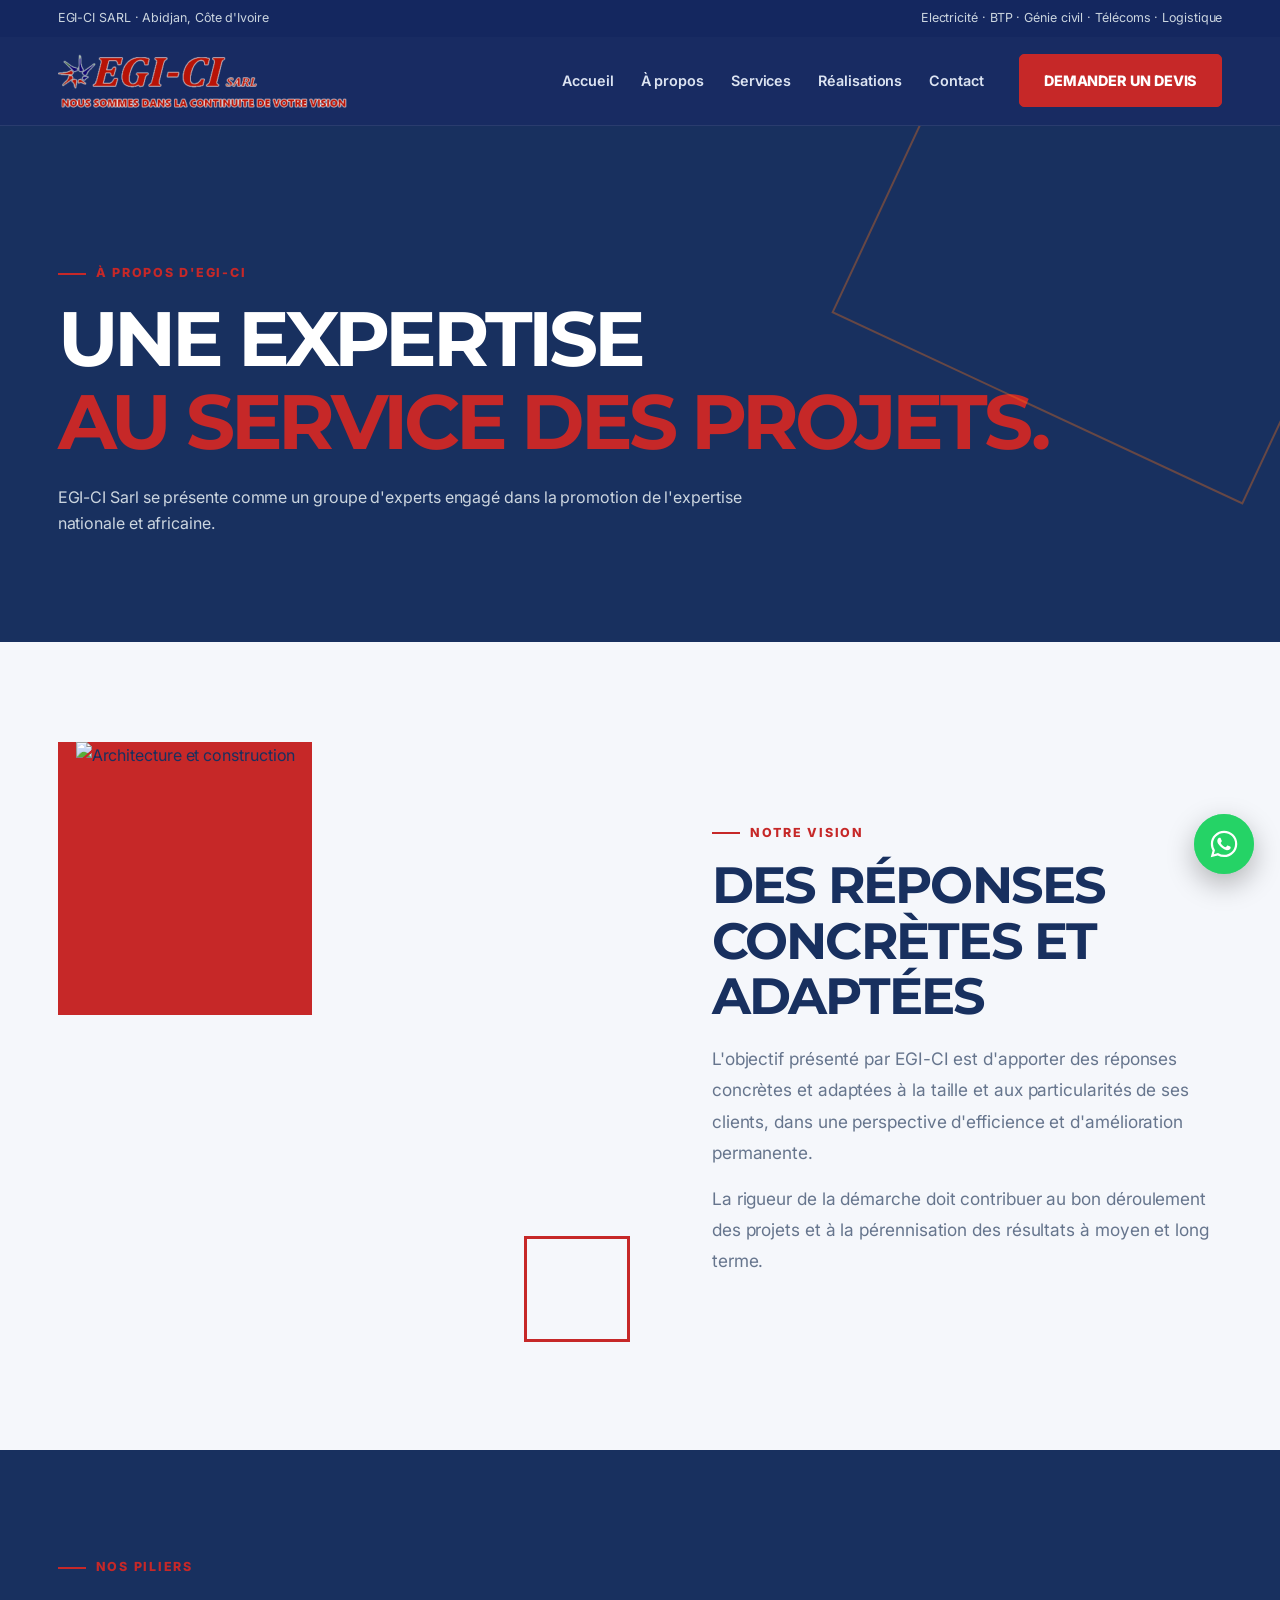
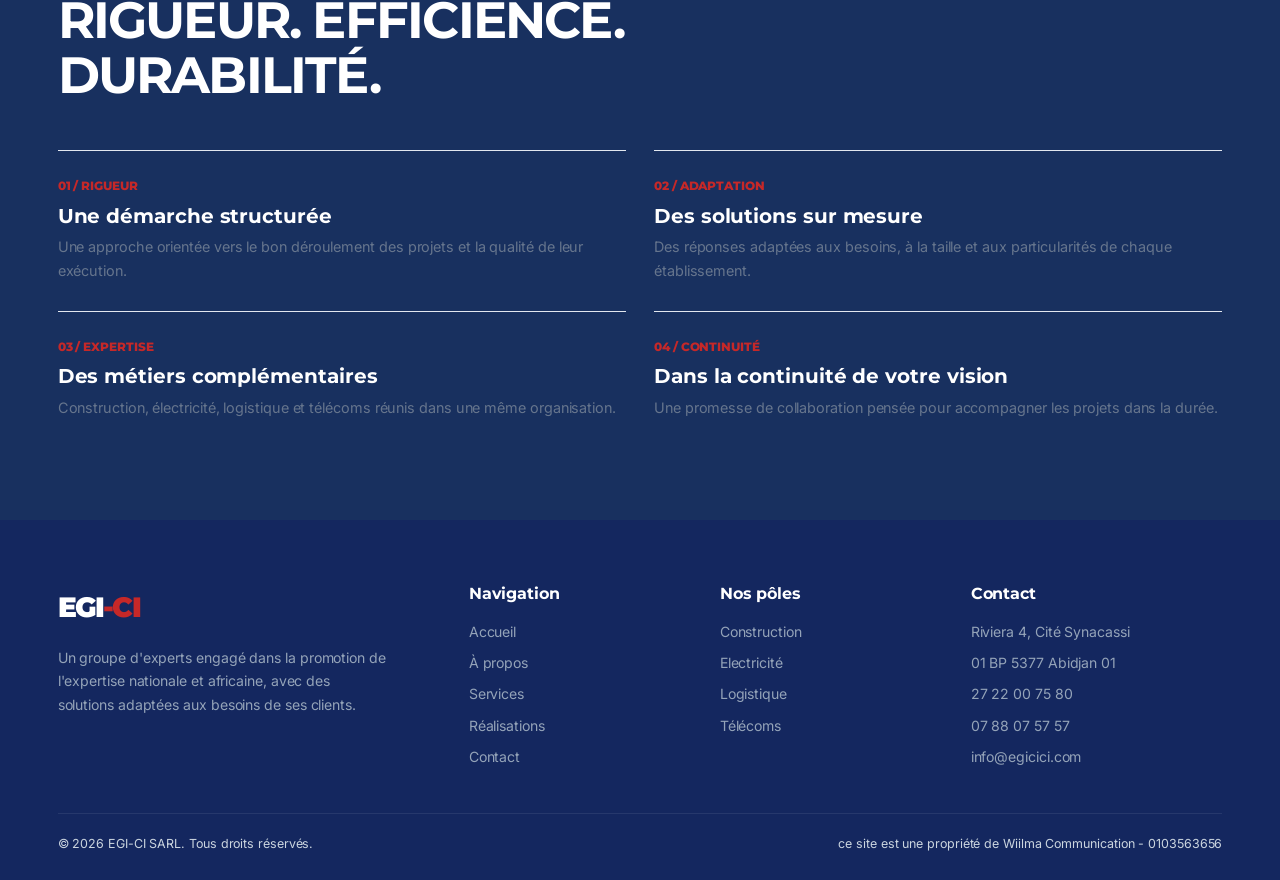
==== commit c70d2b47: "modifications du footer" ====
--- a/about.html
+++ b/about.html
@@ -117,8 +117,8 @@
                 </div>
             </div>
             <div class="footer-bottom"><span>© <span data-year></span> EGI-CI SARL. Tous droits
-                    réservés.</span><span>Conçue par Digbeu Lionel : 05-02-88-24-94</span></div>
-        </div>
+                    réservés.</span><span>ce site est une propriété de Wiilma Communication - <a href="https://wa.me/2250103563656?text=Bonjour%2C%20je%20souhaite%20plus%20d%27informations">0103563656</a> </span></div>
+             </div>
     </footer>
     <script src="js/script.js"></script>
     <a href="https://wa.me/2250102900900?text=Bonjour%2C%20je%20souhaite%20plus%20d%27informations" class="whatsapp-float"
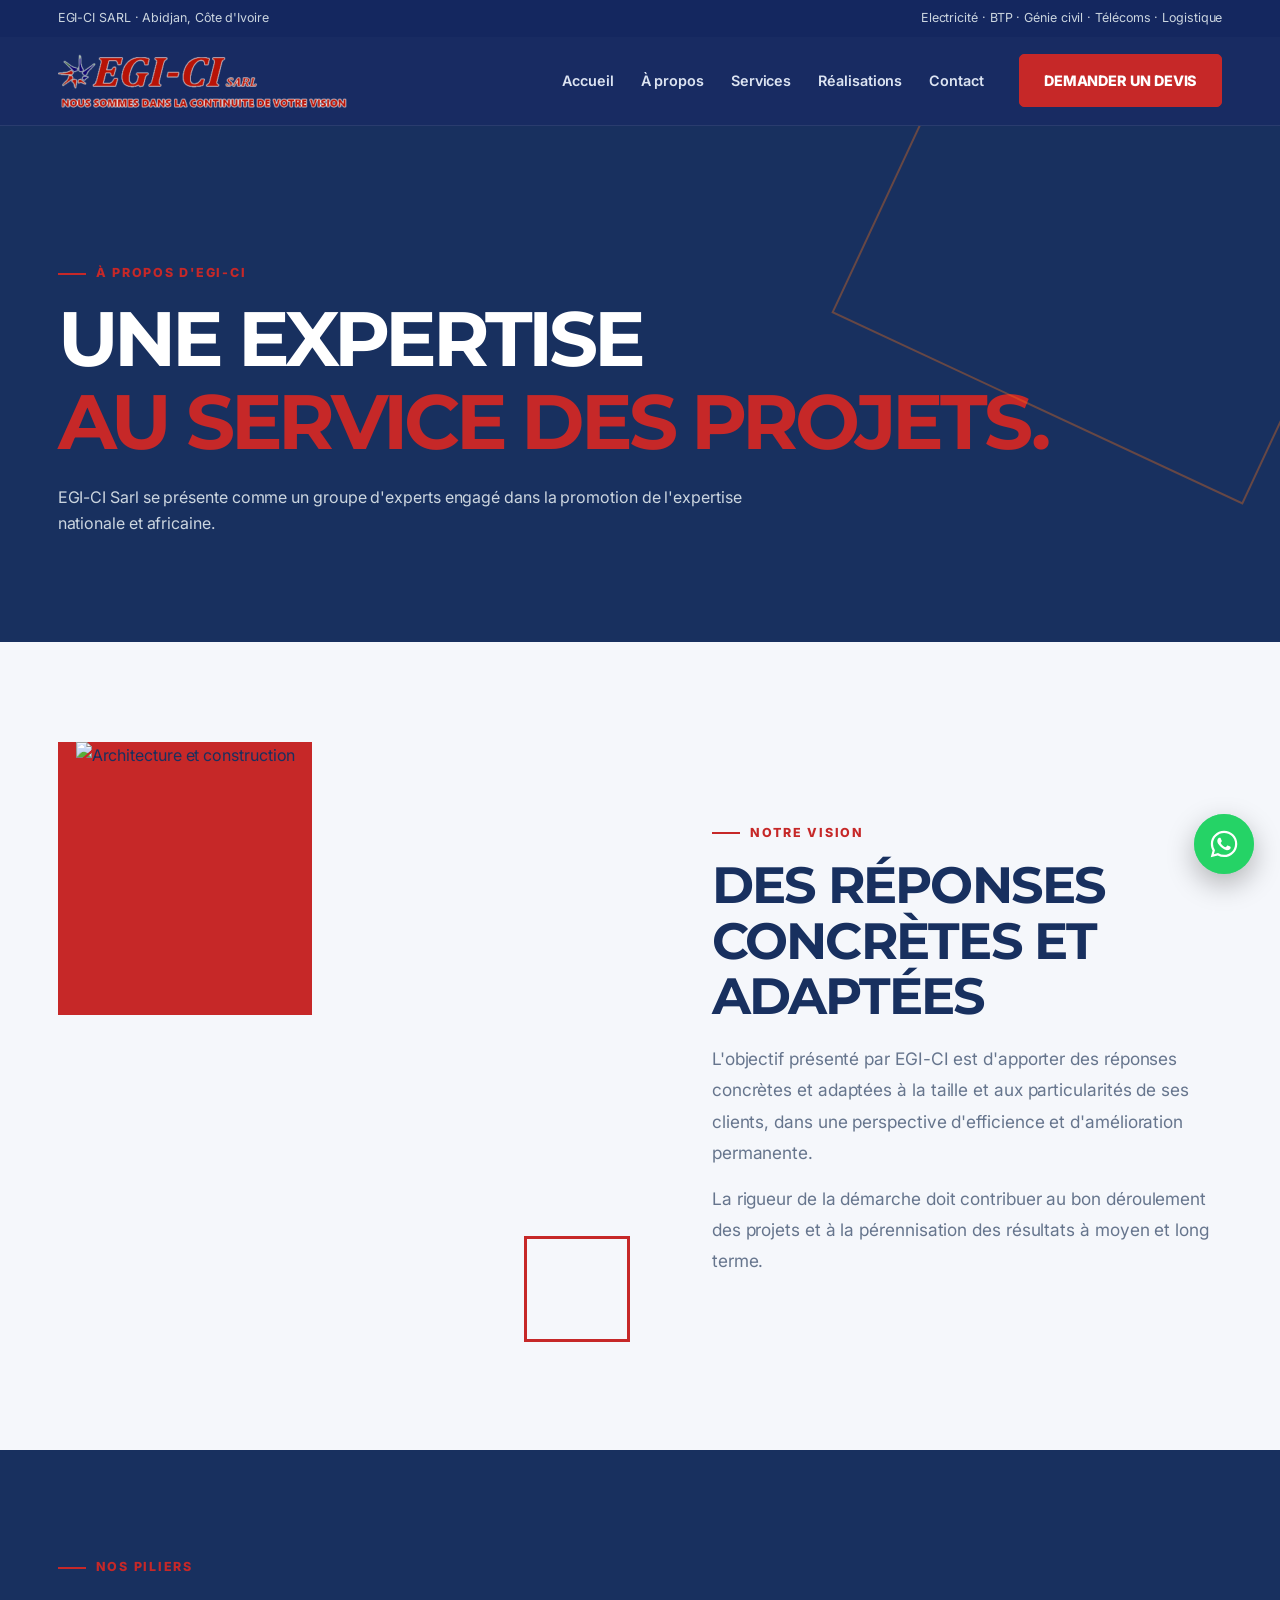
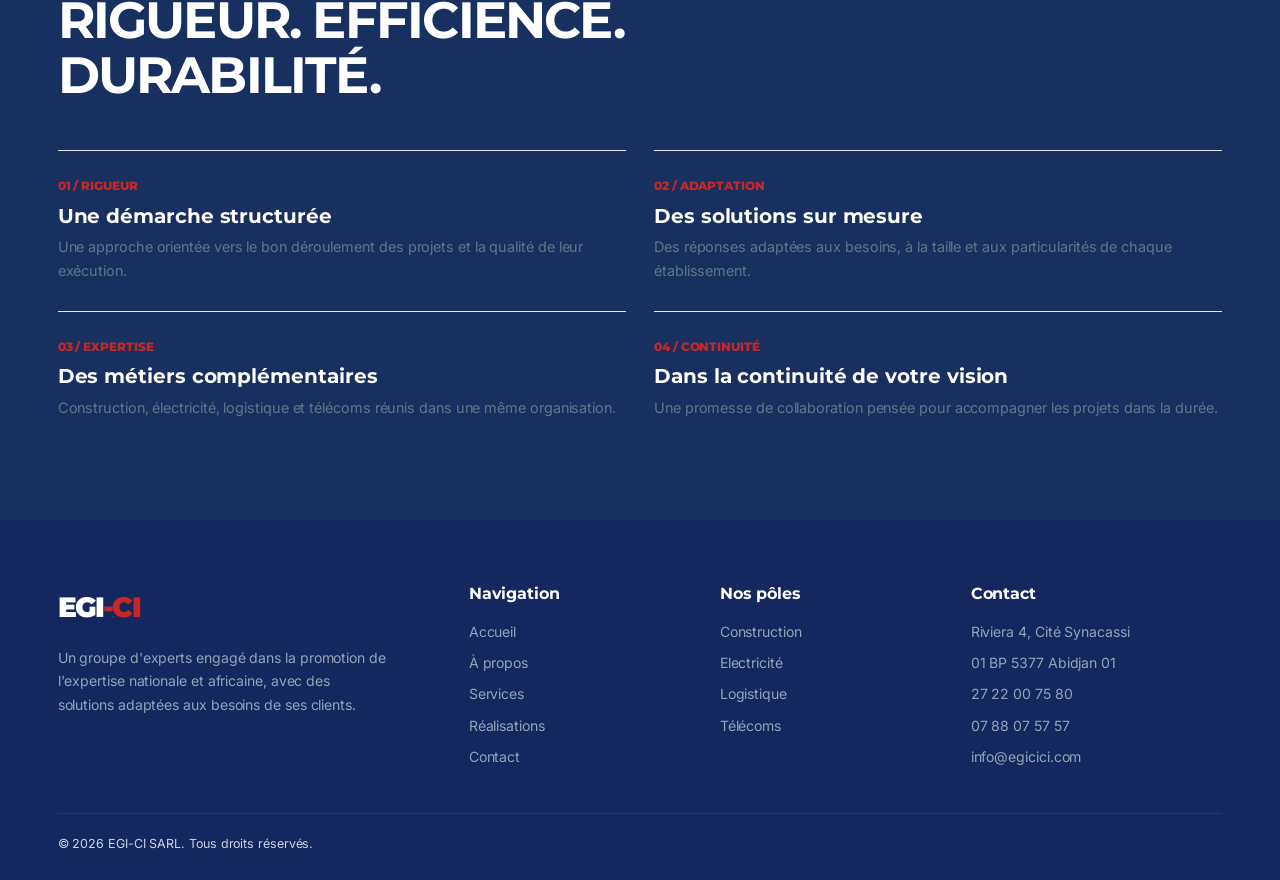
==== commit e2cb68cc: "modification du footer et des images" ====
--- a/about.html
+++ b/about.html
@@ -117,7 +117,7 @@
                 </div>
             </div>
             <div class="footer-bottom"><span>© <span data-year></span> EGI-CI SARL. Tous droits
-                    réservés.</span><span>ce site est une propriété de Wiilma Communication - <a href="https://wa.me/2250103563656?text=Bonjour%2C%20je%20souhaite%20plus%20d%27informations">0103563656</a> </span></div>
+                    réservés.</span></div>
              </div>
     </footer>
     <script src="js/script.js"></script>
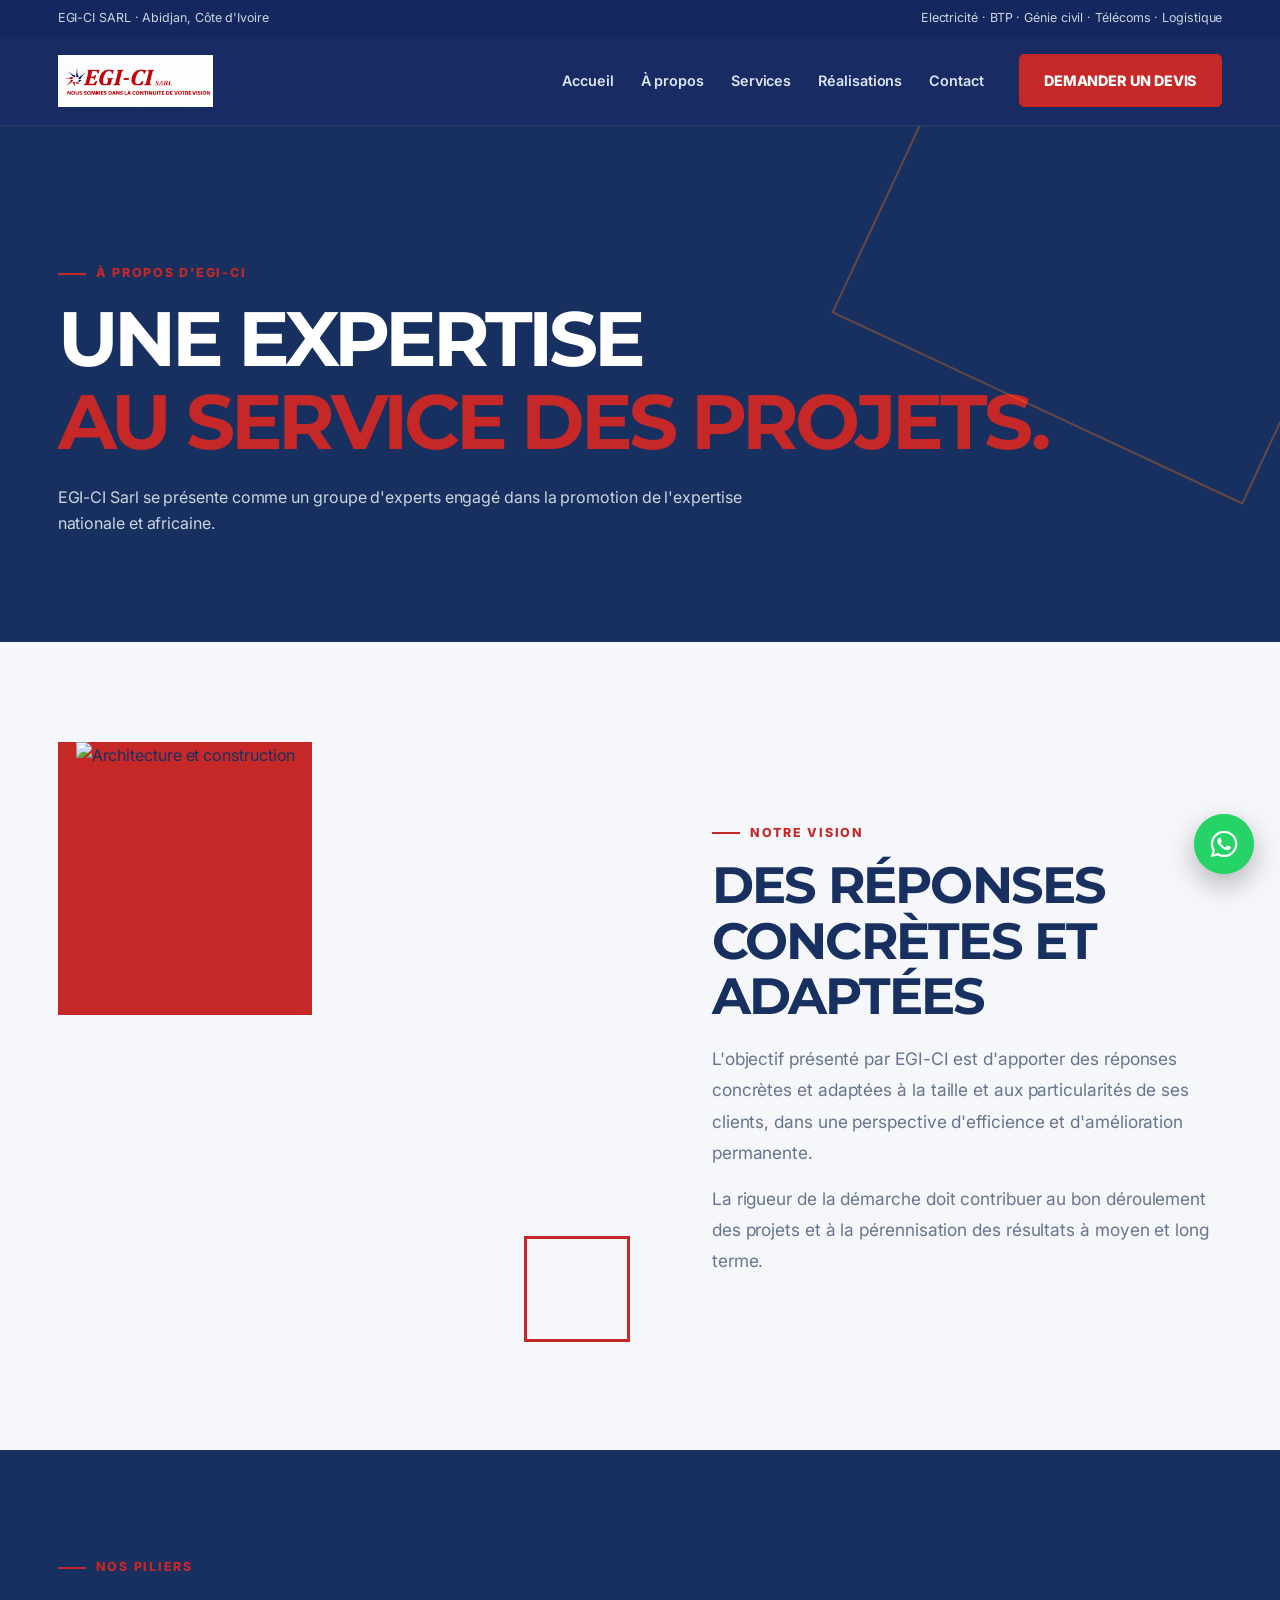
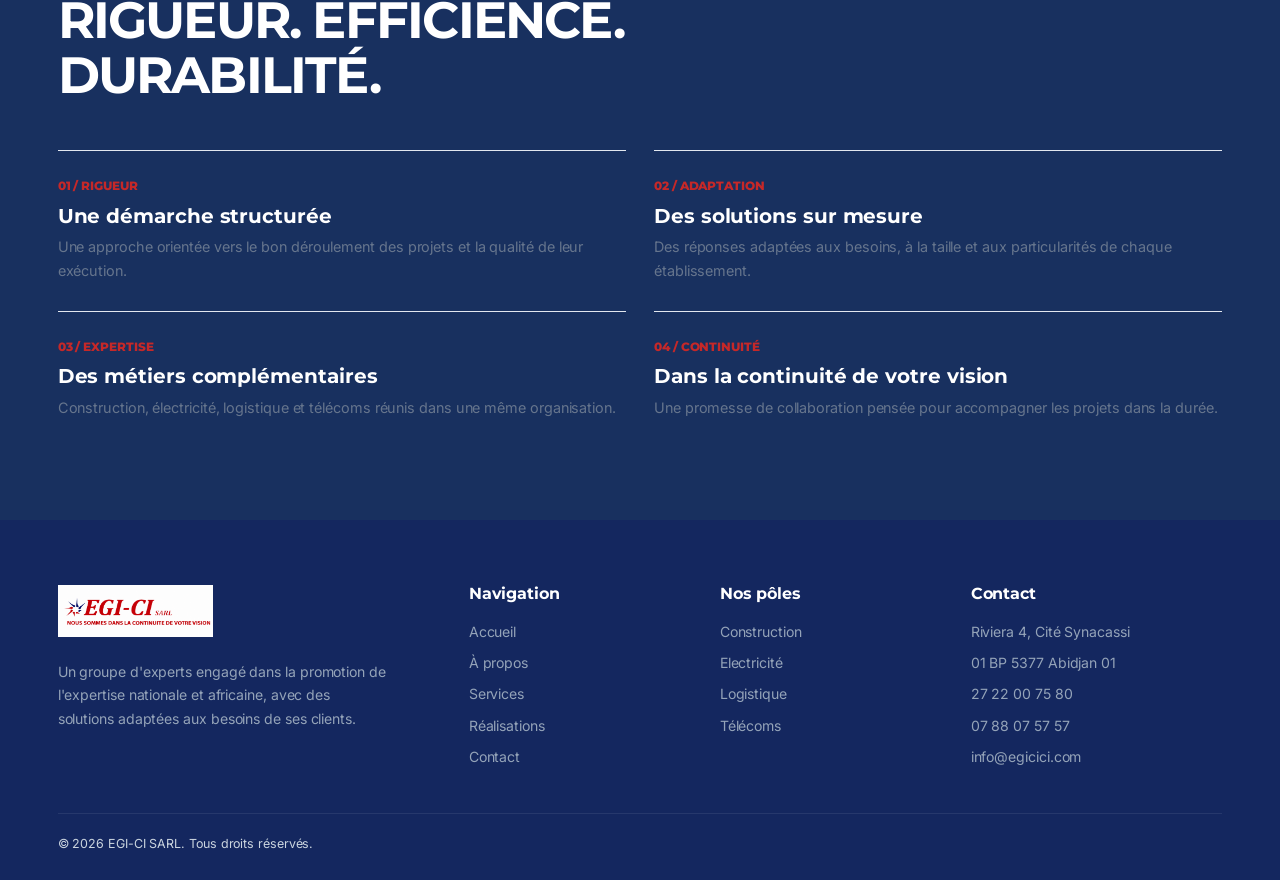
==== commit d06542f3: "la page admin et les icones" ====
--- a/about.html
+++ b/about.html
@@ -7,6 +7,11 @@
     <title>À propos — EGI-CI</title>
     <meta name="description" content="EGI-CI SARL — construction, électricité, logistique et télécoms en Côte d'Ivoire">
     <link rel="stylesheet" href="css/style.css">
+    <link rel="icon" type="image/png" href="assets/logos/favicon/favicon-96x96.png" sizes="96x96" />
+    <link rel="icon" type="image/svg+xml" href="assets/logos/favicon/favicon.svg" />
+    <link rel="shortcut icon" href="assets/logos/favicon/favicon.ico" />
+    <link rel="apple-touch-icon" sizes="180x180" href="assets/logos/favicon/apple-touch-icon.png" />
+    <link rel="manifest" href="assets/logos/favicon/site.webmanifest" />
 </head>
 
 <body>
@@ -16,11 +21,11 @@
     </div>
     <header class="navbar">
         <div class="container nav-inner">
-             <a class="logo" href="index.html"><img src="assets/logos/EGICICI_Logo-2-290x61.png" alt="LOGO EGICI-CI"></a>
+             <a class="logo" href="index.html"><img src="assets/logos/LOGO EGI-CI.png" alt="LOGO EGICI-CI"></a>
             <button class="menu-toggle" aria-label="Menu">☰</button>
             <nav class="nav-links">
                 <a href="index.html">Accueil</a><a href="about.html">À propos</a><a href="services.html">Services</a><a
-                    href="projects.html">Réalisations</a><a href="contact.html">Contact</a>
+                    href="projects.php">Réalisations</a><a href="contact.html">Contact</a>
                 <a class="btn btn-primary nav-cta" href="contact.html">DEMANDER UN DEVIS</a>
             </nav>
         </div>
@@ -82,7 +87,7 @@
     <footer>
         <div class="container">
             <div class="footer-grid">
-                <div><a class="logo" href="index.html">EGI<span>-CI</span></a>
+                <div><a class="logo" href="index.html"><img src="assets/logos/LOGO EGI-CI.png" alt="LOGO EGICI-CI"></a>
                     <p style="margin-top:16px;max-width:330px">Un groupe d'experts engagé dans la promotion de
                         l'expertise nationale et africaine, avec des solutions adaptées aux besoins de ses clients.</p>
                 </div>
@@ -92,7 +97,7 @@
                         <li><a href="index.html">Accueil</a></li>
                         <li><a href="about.html">À propos</a></li>
                         <li><a href="services.html">Services</a></li>
-                        <li><a href="projects.html">Réalisations</a></li>
+                        <li><a href="projects.php">Réalisations</a></li>
                         <li><a href="contact.html">Contact</a></li>
                     </ul>
                 </div>
--- a/css/style.css
+++ b/css/style.css
@@ -1853,4 +1853,61 @@
     display: none;
   }
 }
- + .map-card {
+  background: #fff;
+  border: 1px solid var(--line);
+  padding: 38px;
+}
+
+.map-frame {
+  margin-top: 28px;
+  position: relative;
+  width: 100%;
+  padding-bottom: 75%; /* ratio hauteur/largeur de la carte, ajustable */
+  height: 0;
+  overflow: hidden;
+  border-radius: 3px;
+}
+
+.map-frame iframe {
+  position: absolute;
+  top: 0;
+  left: 0;
+  width: 100%;
+  height: 100%;
+}
+
+@media (max-width: 780px) {
+  .map-frame {
+    padding-bottom: 65%;
+  }
+}
+/* ===== LOGO EGI-CI (image) ===== */
+.logo {
+  display: inline-flex;
+  align-items: center;
+  flex-shrink: 0;          /* empêche le logo d'être écrasé par le menu */
+  line-height: 0;
+}
+
+.logo img {
+  display: block;
+  height: 52px;            /* navbar = 88px, on garde de l'air autour */
+  width: auto;             /* conserve les proportions */
+  max-width: 220px;
+  object-fit: contain;
+}
+
+@media (max-width: 1000px) {
+  .logo img {
+    height: 46px;
+    max-width: 180px;
+  }
+}
+
+@media (max-width: 780px) {
+  .logo img {
+    height: 42px;          /* navbar mobile = 74px */
+    max-width: 160px;
+  }
+}
